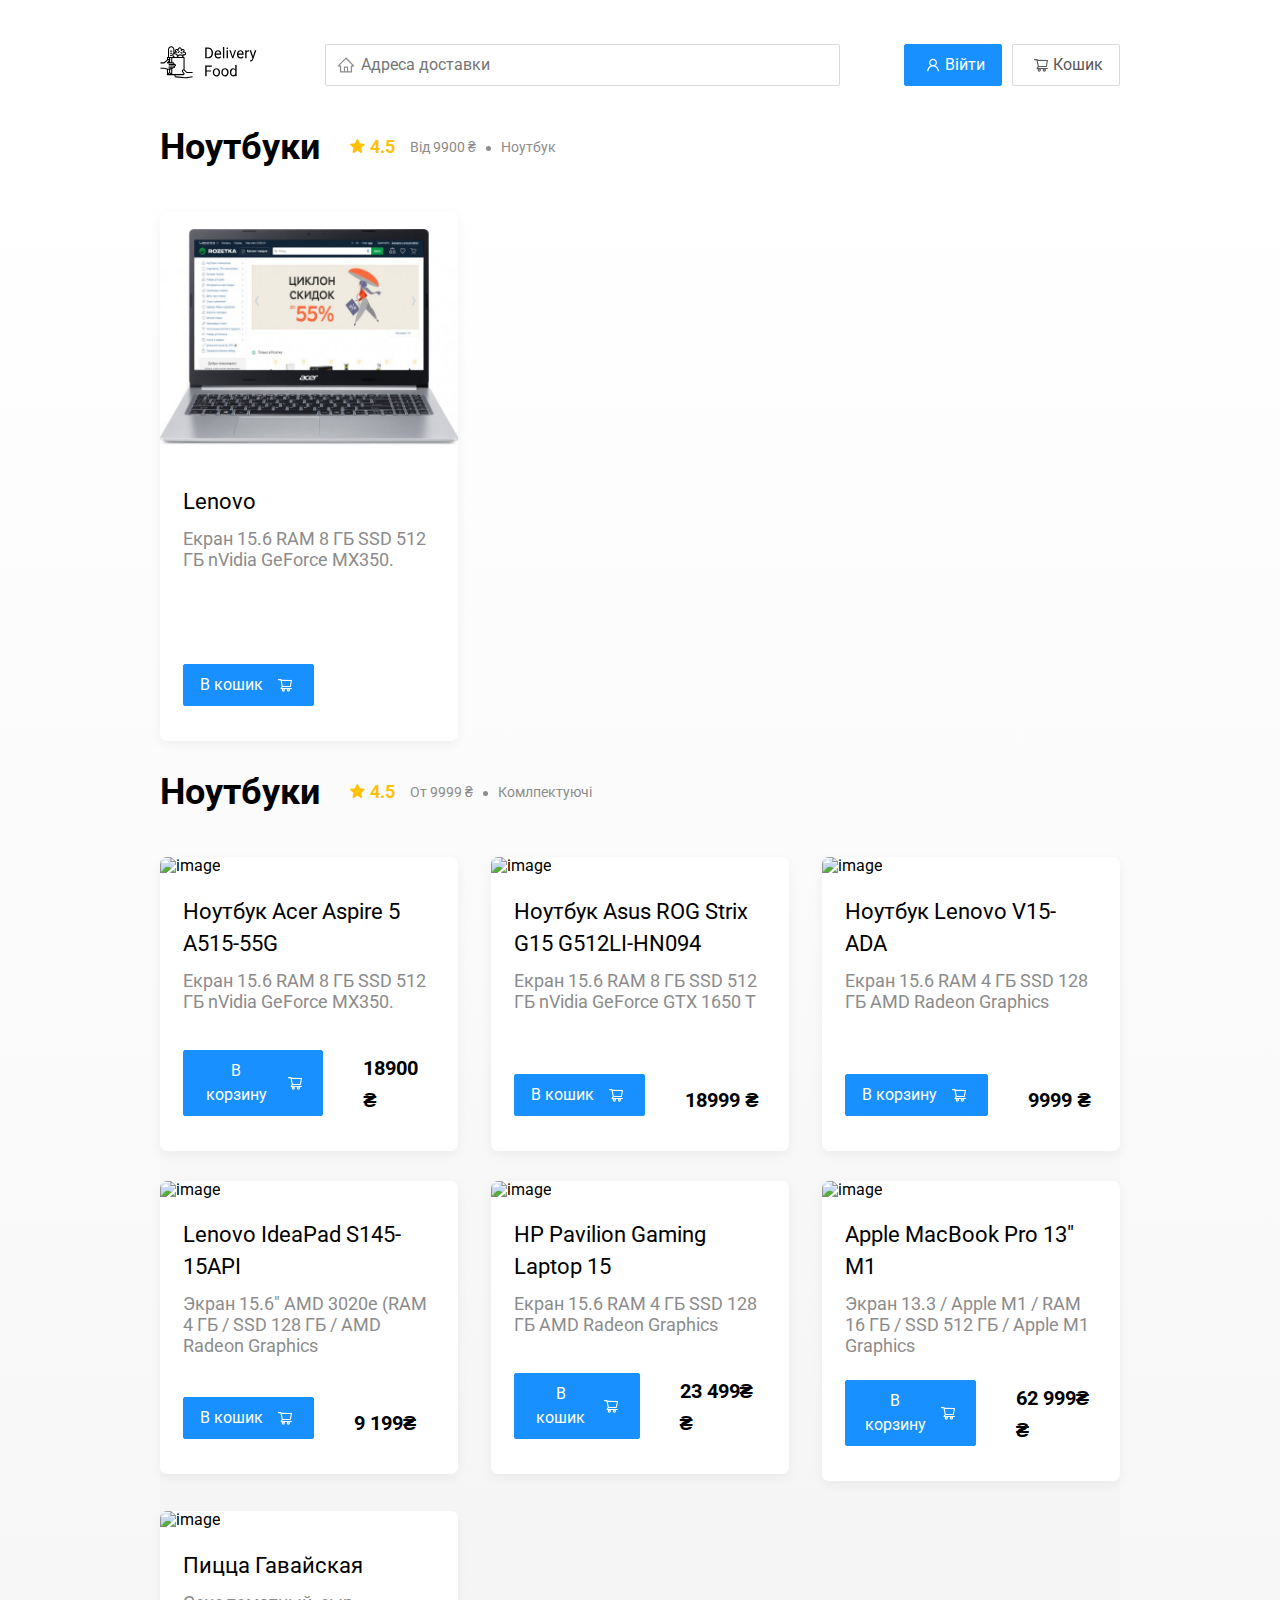
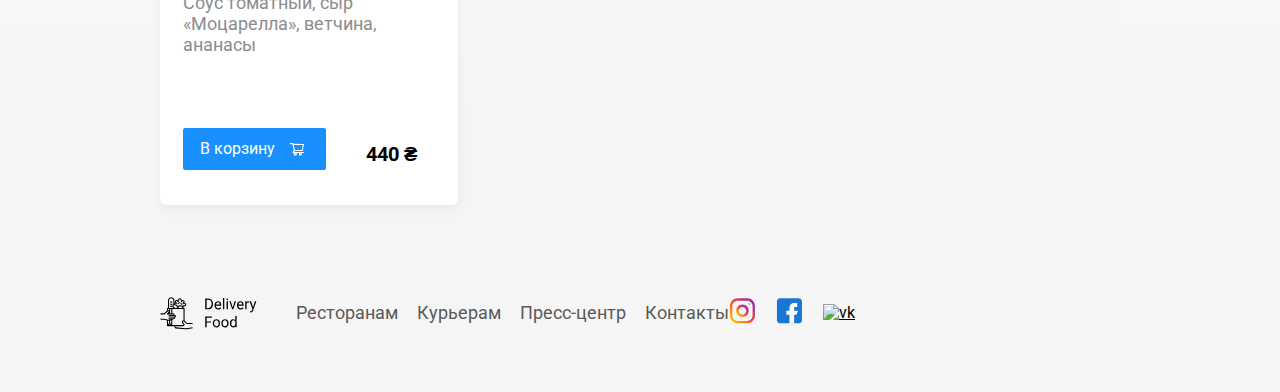
==== store.html @ f365f411 "Add files via upload" ====
<!DOCTYPE html>
<html lang="ru">

<head>
	<meta charset="UTF-8" />
	<meta name="viewport" content="width=device-width, initial-scale=1.0" />
	<title>CHNU STORE</title>
	<link href="https://fonts.googleapis.com/css?family=Roboto:400,700&display=swap&subset=cyrillic" rel="stylesheet" />
	<link rel="stylesheet" href="css/normalize.css" />
	<link rel="stylesheet" href="css/style.css" />
</head>
<link rel="shortcut icon" href="/img/icon/favicon.png" type="image/x-icon">

<body>
	<div class="container">
		<header class="header">
			<a href="index.html" class="logo">
				<img src="img/icon/logo.svg" alt="Logo" />
			</a>
			<label class="address">
				<input type="text" class="input input-address" placeholder="Адреса доставки" />
			</label>
			<div class="buttons">
				<button class="button button-primary button-auth">
					<span class="button-auth-svg"></span>
					<span class="button-text">Війти</span>
				</button>
				<button class="button" id="cart-button">
					<span class="button-cart-svg"></span>
					<span class="button-text">Кошик</span>
				</button>
			</div>
		</header>
	</div>
	<!-- /.container  -->

	<main class="main">
		<div class="container">
			<section class="menu">
				<div class="section-heading">
					<h2 class="section-title store-title">Ноутбуки</h2>
					<div class="card-info">
						<div class="rating">
							4.5
						</div>
						<div class="price">Від 9900 ₴</div>
						<div class="category">Ноутбук</div>
					</div>
					<!-- /.card-info -->
				</div>
				<div class="cards cards-menu">
					<div class="card">
						<img src="img/notebooks/acer.jpg" alt="image" class="card-image" />
						<div class="card-text">
							<div class="card-heading">
								<h3 class="card-title card-title-reg">Lenovo</h3>
							</div>
							<!-- /.card-heading -->
							<div class="card-info">
								<div class="specific">Екран 15.6 RAM 8 ГБ SSD 512 ГБ nVidia GeForce MX350.
								</div>
							</div>
							<!-- /.card-info -->
							<div class="card-buttons">
								<button class="button button-primary button-add-cart">
									<span class="button-card-text">В кошик</span>
									<span class="button-cart-svg"></span>
								</button>
								<strong class="card-price-bold"></strong>
							</div>
						</div>
						<!-- /.card-text -->
					</div>
					<!-- /.card -->

					<main class="main">
						<div class="container">
							<section class="menu">
								<div class="section-heading">
									<h2 class="section-title store-title">Ноутбуки</h2>
									<div class="card-info">
										<div class="rating">
											4.5
										</div>
										<div class="price">От 9999 ₴</div>
										<div class="category">Комлпектуючі</div>
									</div>
									<!-- /.card-info -->
								</div>
								<div class="cards cards-menu">
									<div class="card">
										<img src="img/notebooks/87589181.jpg" alt="image" class="card-image" />
										<div class="card-text">
											<div class="card-heading">
												<h3 class="card-title card-title-reg">Ноутбук Acer Aspire 5 A515-55G
												</h3>
											</div>
											<!-- /.card-heading -->
											<div class="card-info">
												<div class="specific">Екран 15.6 RAM 8 ГБ SSD 512 ГБ nVidia GeForce
													MX350.
												</div>
											</div>
											<!-- /.card-info -->
											<div class="card-buttons">
												<button class="button button-primary button-add-cart">
													<span class="button-card-text">В корзину</span>
													<span class="button-cart-svg"></span>
												</button>
												<strong class="card-price-bold">18900 ₴</strong>
											</div>
										</div>
										<!-- /.card-text -->
									</div>
									<!-- /.card -->

									<div class="card">
										<img src="img/notebooks/asus_90nr0381_m01620_images_19939709691.jpg" alt="image"
											class="card-image" />
										<div class="card-text">
											<div class="card-heading">
												<h3 class="card-title card-title-reg">Ноутбук Asus ROG Strix G15
													G512LI-HN094</h3>
											</div>
											<!-- /.card-heading -->
											<div class="card-info">
												<div class="specific">Екран 15.6 RAM 8 ГБ SSD 512 ГБ nVidia GeForce
													GTX 1650 T
												</div>
											</div>
											<!-- /.card-info -->
											<div class="card-buttons">
												<button class="button button-primary button-add-cart">
													<span class="button-card-text">В кошик</span>
													<span class="button-cart-svg"></span>
												</button>
												<strong class="card-price-bold">18999 ₴</strong>
											</div>
										</div>
										<!-- /.card-text -->
									</div>
									<!-- /.card -->

									<div class="card">
										<img src="img/notebooks/copy_lenovo_82c7008qra_5f75fab355e64_images_20153324771.jpg"
											alt="image" class="card-image" />
										<div class="card-text">
											<div class="card-heading">
												<h3 class="card-title card-title-reg">Ноутбук Lenovo V15-ADA</h3>
											</div>
											<!-- /.card-heading -->
											<div class="card-info">
												<div class="specific">Екран 15.6 RAM 4 ГБ SSD 128 ГБ AMD Radeon
													Graphics
												</div>
											</div>
											<!-- /.card-info -->
											<div class="card-buttons">
												<button class="button button-primary button-add-cart">
													<span class="button-card-text">В корзину</span>
													<span class="button-cart-svg"></span>
												</button>
												<strong class="card-price-bold">9999 ₴</strong>
											</div>
										</div>
										<!-- /.card-text -->
									</div>
									<!-- /.card -->
									<div class="card">
										<img src="img/notebooks/83736282.jpg" alt="image" class="card-image" />
										<div class="card-text">
											<div class="card-heading">
												<h3 class="card-title card-title-reg">Lenovo IdeaPad S145-15API</h3>
											</div>
											<!-- /.card-heading -->
											<div class="card-info">
												<div class="specific">Экран 15.6" AMD 3020e (RAM 4 ГБ / SSD 128 ГБ /
													AMD Radeon
													Graphics
												</div>
											</div>
											<!-- /.card-info -->
											<div class="card-buttons">
												<button class="button button-primary button-add-cart">
													<span class="button-card-text">В кошик</span>
													<span class="button-cart-svg"></span>
												</button>
												<strong class="card-price-bold">9 199₴</strong>
											</div>
										</div>
										<!-- /.card-text -->
									</div>
									<!-- /.card -->
									<div class="card">
										<img src="img/notebooks/27789278.jpg" alt=" image" class="card-image" />
										<div class="card-text">
											<div class="card-heading">
												<h3 class="card-title card-title-reg">HP Pavilion Gaming Laptop 15</h3>
											</div>
											<!-- /.card-heading -->
											<div class="card-info">
												<div class="specific">Екран 15.6 RAM 4 ГБ SSD 128 ГБ AMD Radeon
													Graphics
												</div>
											</div>
											<!-- /.card-info -->
											<div class="card-buttons">
												<button class="button button-primary button-add-cart">
													<span class="button-card-text">В кошик</span>
													<span class="button-cart-svg"></span>
												</button>
												<strong class="card-price-bold">23 499₴ ₴</strong>
											</div>
										</div>
										<!-- /.card-text -->
									</div>
									<!-- /.card -->
									<div class="card">
										<img src="img/notebooks/169147176.jpg" alt="image" class="card-image" />
										<div class="card-text">
											<div class="card-heading">
												<h3 class="card-title card-title-reg">Apple MacBook Pro 13" M1 </h3>
											</div>
											<!-- /.card-heading -->
											<div class="card-info">
												<div class="specific">Экран 13.3 / Apple M1 / RAM 16 ГБ / SSD 512 ГБ
													/ Apple M1
													Graphics
												</div>
											</div>
											<!-- /.card-info -->
											<div class="card-buttons">
												<button class="button button-primary button-add-cart">
													<span class="button-card-text">В корзину</span>
													<span class="button-cart-svg"></span>
												</button>
												<strong class="card-price-bold">62 999₴ ₴</strong>
											</div>
										</div>
										<!-- /.card-text -->
									</div>
									<!-- /.card -->


									<div class="card">
										<img src="img/pizza-plus/pizza-hawaiian.jpg" alt="image" class="card-image" />
										<div class="card-text">
											<div class="card-heading">
												<h3 class="card-title card-title-reg">Пицца Гавайская</h3>
											</div>
											<!-- /.card-heading -->
											<div class="card-info">
												<div class="specific">Соус томатный, сыр «Моцарелла», ветчина,
													ананасы</div>
											</div>
											<!-- /.card-info -->
											<div class="card-buttons">
												<button class="button button-primary button-add-cart">
													<span class="button-card-text">В корзину</span>
													<span class="button-cart-svg"></span>
												</button>
												<strong class="card-price-bold">440 ₴</strong>
											</div>
										</div>
										<!-- /.card-text -->
									</div>
									<!-- /.card -->


								</div>
								<!-- /.cards -->
							</section>
						</div>
						<!-- /.container -->
					</main>

					<footer class="footer">
						<div class="container">
							<div class="footer-block">
								<img src="img/icon/logo.svg" alt="logo" class="logo footer-logo" />
								<nav class="footer-nav">
									<a href="#" class="footer-link">Ресторанам </a>
									<a href="#" class="footer-link">Курьерам</a>
									<a href="#" class="footer-link">Пресс-центр</a>
									<a href="#" class="footer-link">Контакты</a>
								</nav>
								<div class="social-links">
									<a href="#" class="social-link"><img src="img/social/instagram.svg"
											alt="instagram" /></a>
									<a href="#" class="social-link"><img src="img/social/fb.svg" alt="facebook" /></a>
									<a href="#" class="social-link"><img src="img/social/vk.svg" alt="vk" /></a>
								</div>
								<!-- /.social-links -->
							</div>
							<!-- /.footer-block -->
						</div>
					</footer>

					<div class="modal modal-cart">
						<div class="modal-dialog">
							<div class="modal-header">
								<h3 class="modal-title">Кошик</h3>
								<button class="close">&times;</button>
							</div>
							<!-- /.modal-header -->
							<div class="modal-body">
								<div class="store-row">
									<span class="store-name">Ноутбук Acer Aspire 5 A5146</span>
									<strong class="store-price">18900 ₴</strong>
									<div class="store-counter">
										<button class="counter-button">-</button>
										<span class="counter">1</span>
										<button class="counter-button">+</button>
									</div>
								</div>
								<!-- /.store-row -->
								<div class="store-row">
									<span class="store-name">Ноутбук Asus ROG Strix 1511</span>
									<strong class="store-price">18900 ₴ </strong>
									<div class="store-counter">
										<button class="counter-button">-</button>
										<span class="counter">1</span>
										<button class="counter-button">+</button>
									</div>
								</div>
								<!-- /.store-row -->
								<div class="store-row">
									<span class="store-name">Ноутбук Lenovo V15-ADA</span>
									<strong class="store-price">9999 ₴</strong>
									<div class="store-counter">
										<button class="counter-button">-</button>
										<span class="counter">1</span>
										<button class="counter-button">+</button>
									</div>
								</div>
								<!-- /.store-row -->
								<div class="store-row">
									<span class="store-name">HP Pavilion Gaming Laptop 15</span>
									<strong class="store-price">23499 ₴</strong>
									<div class="store-counter">
										<button class="counter-button">-</button>
										<span class="counter">1</span>
										<button class="counter-button">+</button>
									</div>
								</div>
								<!-- /.store-row -->
							</div>
							<!-- /.modal-body -->
							<div class="modal-footer">
								<span class="modal-pricetag">HP Pavilion Gaming Laptop 15</span>
								<div class="footer-buttons">
									<button class="button button-primary">Замовити</button>
									<button class="button clear-cart">Відмінити</button>
								</div>
							</div>
							<!-- /.modal-footer -->
						</div>
						<!-- /.modal-dialog -->
					</div>


					<script src="js/main.js"></script>
</body>

</html>
---- css/style.css ----
* {
    box-sizing: border-box;
}

body {
    font-family: "Roboto", sans-serif;
    padding-top: 44px;
}

a,
button {
    cursor: pointer;
    color: inherit;
}

.hide {
    display: none;
}

.container {
    max-width: 1200px;
    margin: auto;
}

.header {
    display: flex;
    align-items: center;
    justify-content: space-between;
    margin-bottom: 40px;
}

.input {
    background-color: #ffffff;
    border: 1px solid #d9d9d9;
    border-radius: 2px;
    font-size: 16px;
    line-height: 24px;
    padding: 8px 8px 8px 35px;
    background-repeat: no-repeat;
    background-position: left 11px center;
}

.address {
    flex: 0.8;
}

.input-address {
    width: 100%;
    background-image: url(../img/icon/home.svg);
}

.search {
    margin-left: auto;
}

.input-search {
    width: 300px;
    background-image: url(../img/icon/search.svg);

}

.buttons {
    display: flex;
    align-items: center;
}

.button {
    display: flex;
    align-items: center;
    padding: 8px 16px;
    background: #ffffff;
    border: 1px solid #d9d9d9;
    box-sizing: border-box;
    box-shadow: 0 0 2px rgba(0, 0, 0, 0.0015);
    border-radius: 2px;
    color: #595959;
    font-size: 16px;
    line-height: 24px;
}

.button:hover {
    background: #1890ff;
    border: 1px solid #1890ff;
    color: #fff;
}


.button-primary {
    background: #1890ff;
    border: 1px solid #1890ff;
    color: #fff;
    margin-right: 10px;
}

.button-primary:hover {
    background: #ffffff;
    border: 1px solid #d9d9d9;
    color: #595959;
}

.button-icon {
    margin-right: 6px;
}

.button-card-text {
    margin-right: 10px;
}

.button-auth {
    background-position: 20px 13px;
}

.button-primary .button-auth-svg {
    width: 24px;
    height: 24px;
    background-color: #fff;
    -webkit-mask: url("../img/icon/user.svg") no-repeat 50% 50%;
    mask: url("../img/icon/user.svg") no-repeat 50% 50%;
    background-repeat: no-repeat;
}

.button-primary:hover .button-auth-svg {
    background-color: #595959;
}

.button .button-cart-svg {
    width: 24px;
    height: 24px;
    background-color: #595959;
    -webkit-mask: url("../img/icon/shopping-cart.svg") no-repeat 50% 50%;
    mask: url("../img/icon/shopping-cart.svg") no-repeat 50% 50%;
    background-repeat: no-repeat;
}

.button-primary .button-cart-svg {
    background-color: #fff;
}

.button:hover .button-cart-svg {
    background-color: #fff;
}

.button-primary:hover .button-cart-svg {
    background-color: #595959;
}

.button-cart {
    display: none;
    margin: 0 5px;
}

.button-out {
    display: none;
    margin: 0 5px;
}

.user-name {
    display: none;
    margin-right: 20px;
    font-weight: bold;
    font-size: 18px;
}

.promo-slider {

    width: 600px;
    height: 300px;

}

.promo {
    box-shadow: 0 7px 12px rgba(158, 158, 163, 0.1);
    border-radius: 10px;
    padding: 68px 70px;
    margin-bottom: 56px;
}

.notebook{
    background: #fff1b8 url(/img/icon/promo.png) no-repeat top -100px right -250px / 830px
}



.promo-title {
    font-style: normal;
    font-weight: bold;
    font-size: 39px;
    line-height: 46px;
    color: #302c34;
}

.promo-text {
    font-style: normal;
    font-weight: normal;
    font-size: 24px;
    line-height: 28px;
    color: #302c34;
    max-width: 538px;
}

.main {
    background: linear-gradient(180deg, rgba(245, 245, 245, 0) 1.04%, #f5f5f5 100%);
}

.section-heading {
    display: flex;
    align-items: center;
    margin-bottom: 44px;
}

.section-title {
    font-style: normal;
    font-weight: bold;
    font-size: 36px;
    line-height: 42px;
    margin: 0 30px 0 0;
    color: #000000;
}

.cards {
    display: flex;
    align-items: flex-start;
    justify-content: space-between;
    flex-wrap: wrap;
}

.card {
    background: #ffffff;
    box-shadow: 0 4px 12px rgba(0, 0, 0, 0.05);
    border-radius: 7px;
    overflow: hidden;
    margin-bottom: 30px;
    flex-basis: 31%;
    text-decoration: none;

}

.card-restaurant {
    cursor: pointer
}

.card-image {
    width: 100%;
    height: 250px;
    object-fit:contain;
   
}


.card-text {
    padding: 20px 23px 35px;
    min-height: 275px;
    display: flex;
    flex-direction: column;
}



.store .card-text {
    min-height: auto;
}

.card-heading {
    display: flex;
    align-items: center;
    justify-content: space-between;
    margin-bottom: 10px;
}

.card-title {
    margin: 0;
    font-style: normal;
    font-weight: bold;
    font-size: 22px;
    line-height: 32px;
}

.card-title-reg {
    font-weight: 400;
}

.card-tag {
    font-style: normal;
    font-weight: normal;
    font-size: 12px;
    line-height: 20px;
    color: #ffffff;
    background: #262626;
    border-radius: 2px;
    padding: 1px 8px;
}

.card-info {
    display: flex;
    align-items: center;
    flex-wrap: wrap;
}

.card-buttons {
    display: flex;
    margin-top: 24px;
    flex-grow: 1;
    align-items: flex-end;
}

.card-price-bold {
    font-weight: bold;
    font-size: 20px;
    line-height: 32px;
    margin-left: 30px;
}

.rating {
    background-image: url("../img/icon/rating.svg");
    background-repeat: no-repeat;
    background-position: 0 7px;
    padding-left: 20px;
    margin-right: 26px;
    color: #ffc107;
    font-weight: bold;
    font-size: 18px;
    line-height: 32px;
}

.price,
.category {
    color: #8c8c8c;
    font-size: 18px;
    line-height: 32px;
}

.price {
    margin-right: 10px;
}

.specific {
    color: #8c8c8c;
    font-size: 18px;
    line-height: 21px;
}

.category {
    text-overflow: ellipsis;
    overflow: hidden;
    white-space: nowrap;
    max-width: 150px;
}

.price:after {
    content: "";
    width: 5px;
    height: 5px;
    background-color: #8c8c8c;
    display: inline-block;
    vertical-align: middle;
    border-radius: 50%;
    margin-left: 10px;
}

.footer {
    padding: 60px 0;
}

.footer-block {
    display: flex;
    align-items: center;
    justify-content: space-between;
}

.footer-nav {
    margin-left: 35px;
    margin-right: auto;
}

.footer-link {
    display: inline-block;
    color: #595959;
    font-style: normal;
    font-weight: normal;
    font-size: 18px;
    line-height: 21px;
    text-decoration: none;
}

.footer-link:not(:last-child) {
    margin-right: 15px;
}

.social-links {
    display: flex;
    align-items: center;
}

.social-link:not(:last-child) {
    margin-right: 21px;
}

.modal {
    position: fixed;
    left: 0;
    top: 0;
    width: 100%;
    height: 100%;
    background: rgba(0, 0, 0, 0.4);
    display: none;
    z-index: 999;
}

.modal-auth {
    position: fixed;
    left: 0;
    top: 0;
    width: 100%;
    height: 100%;
    background: rgba(0, 0, 0, 0.4);
    display: none;
    z-index: 999;
}

.is-open {
    display: flex;
}

.modal-dialog {
    max-width: 780px;
    width: 95%;
    background: #ffffff;
    border-radius: 5px;
    margin: auto;
    padding: 40px 45px;
}

.modal-dialog-auth {
    width: auto;
    position: relative;
}

.label-auth {
    display: block;
    margin: 30px;
}

.label-auth span {
    width: 80px;
    display: inline-block;
}

.modal-header {
    display: flex;
    align-items: center;
    justify-content: space-between;
    margin-bottom: 45px;
}

.modal-title {
    margin: 0;
    font-weight: bold;
    font-size: 36px;
    line-height: 42px;
}

.close {
    font-size: 36px;
    border: none;
    background-color: transparent;
}

.close-auth {
    font-size: 36px;
    border: none;
    background-color: transparent;
    position: absolute;
    top: 10px;
    right: 20px;
}

.modal-body {
    margin-bottom: 22px;
}

.store-row {
    display: flex;
    align-items: flex-start;
    justify-content: space-between;
    padding-bottom: 8px;
    border-bottom: 1px solid #d9d9d9;
    margin-bottom: 15px;
}

.store-name {
    font-weight: normal;
    font-size: 18px;
    line-height: 32px;
}

.store-price {
    margin-left: auto;
    margin-right: 47px;
    font-weight: bold;
    font-size: 20px;
    line-height: 32px;
}

.store-counter {
    display: flex;
    align-items: center;
}

.counter-button {
    display: flex;
    align-items: center;
    justify-content: center;
    width: 39px;
    height: 32px;
    background: #ffffff;
    border: 1px solid #40a9ff;
    box-sizing: border-box;
    border-radius: 2px;
    font-weight: normal;
    font-size: 14px;
    line-height: 22px;
    color: #40a9ff;
}

.counter-button:hover {
    background: #40a9ff;
    border: 1px solid #ffffff;
    color: #ffffff;
}

.counter {
    font-size: 16px;
    line-height: 24px;
    margin-left: 10px;
    margin-right: 10px;
}

.modal-footer {
    display: flex;
    align-items: center;
    justify-content: space-between;
}

.modal-auth .modal-footer {
    justify-content: flex-end;
}

.footer-buttons {
    display: flex;
    align-items: center;
}

.modal-pricetag {
    background: #262626;
    border-radius: 5px;
    color: #ffffff;
    padding: 15px 20px;
    font-size: 20px;
    line-height: 23px;
}

@media (max-width: 1366px) {
    .container {
        max-width: 960px;
    }

    .notebook {
        background-position: center right -300px;
        background-size: 750px;
    }


    .rating {
        margin-right: 15px;
    }

    .category,
    .price {
        font-size: 14px;
    }
}

@media (max-width: 992px) {
    .container {
        max-width: 750px;
    }



    .notebook{
        padding: 50px;
        background-size: 500px;
        background-position: center right -200px;
    }


    



    .promo-text {
        font-size: 18px;
        max-width: 400px;
    }

    .card {
        flex-basis: 49%;
    }

    .footer-link {
        font-size: 16px;
    }
}

@media (max-width: 768px) {
    .container {
        max-width: 560px;
    }

    .card-info {
        flex-wrap: wrap;
    }

    .card .rating {
        flex-basis: 100%;
    }

    .card-title {
        font-size: 18px;
    }

    .card-text {
        min-height: 290px;
    }

    .card-price-bold {
        margin-left: 20px;
    }


    .notebook {
        background-size: 400px;
        background-position: bottom 50px right -200px;
    }


    

    .promo-title {
        font-size: 24px;
        line-height: 1.4;
    }

    .promo-text {
        margin-top: 0;
    }
}

@media (max-width: 578px) {
    .container {
        width: 90%;
    }

    .address {
        min-width: 100%;
        order: 1;
    }

    .header {
        flex-wrap: wrap;
    }

    .input-address {
        margin-top: 15px;
        order: 5;
        flex: 1;
    }

    .promo {
        background-image: none;
    }

    .promo-title {
        margin-bottom: 10px;
    }

    .section-title {
        font-size: 20px;
    }

    .card {
        flex-basis: 100%;
    }

    .card-text {
        min-height: auto;
    }

    .card-image {
        width: 100%;
    }

    .footer {
        padding: 30px 0;
    }

    .footer-block {
        align-items: flex-start;
    }

    .footer-nav {
        margin-left: 0;
        margin-right: 0;
        order: 0;
        display: flex;
        flex-direction: column;
    }

    .footer-logo {
        margin-right: 15px;
        order: 1;
    }

    .social-links {
        order: 2;
    }
}

@media (max-width: 480px) {
    .button-text {
        display: none;
    }

    .button-icon {
        margin: 0;
    }

    .user-name {
        margin: 10px;

    }

    .buttons {
        flex-wrap: wrap;
        margin-left: auto;
    }

    .button {
        min-height: 40px;
        padding: 5px 12px;

    }

    .button-out-svg {
        width: 24px;
        height: 24px;
        background-color: #fff;
        -webkit-mask: url(../img/icon/logout.svg) no-repeat 50% 50%;
        mask: url(../img/icon/logout.svg) no-repeat 50% 50%;
        background-repeat: no-repeat;
        -webkit-mask-size: 20px;
        mask-size: 20px;
    }

    .promo {
        padding: 20px;
    }

    .section-heading {
        flex-wrap: wrap;
    }

    .footer-block {
        flex-wrap: wrap;
        flex-direction: column;
        align-items: center;
    }

    .footer-logo {
        order: 0;
        margin-bottom: 20px;
    }

    .footer-nav {
        margin-bottom: 20px;
        text-align: center;
    }

    .footer-link:not(:last-child) {
        margin-right: 0;
    }
}
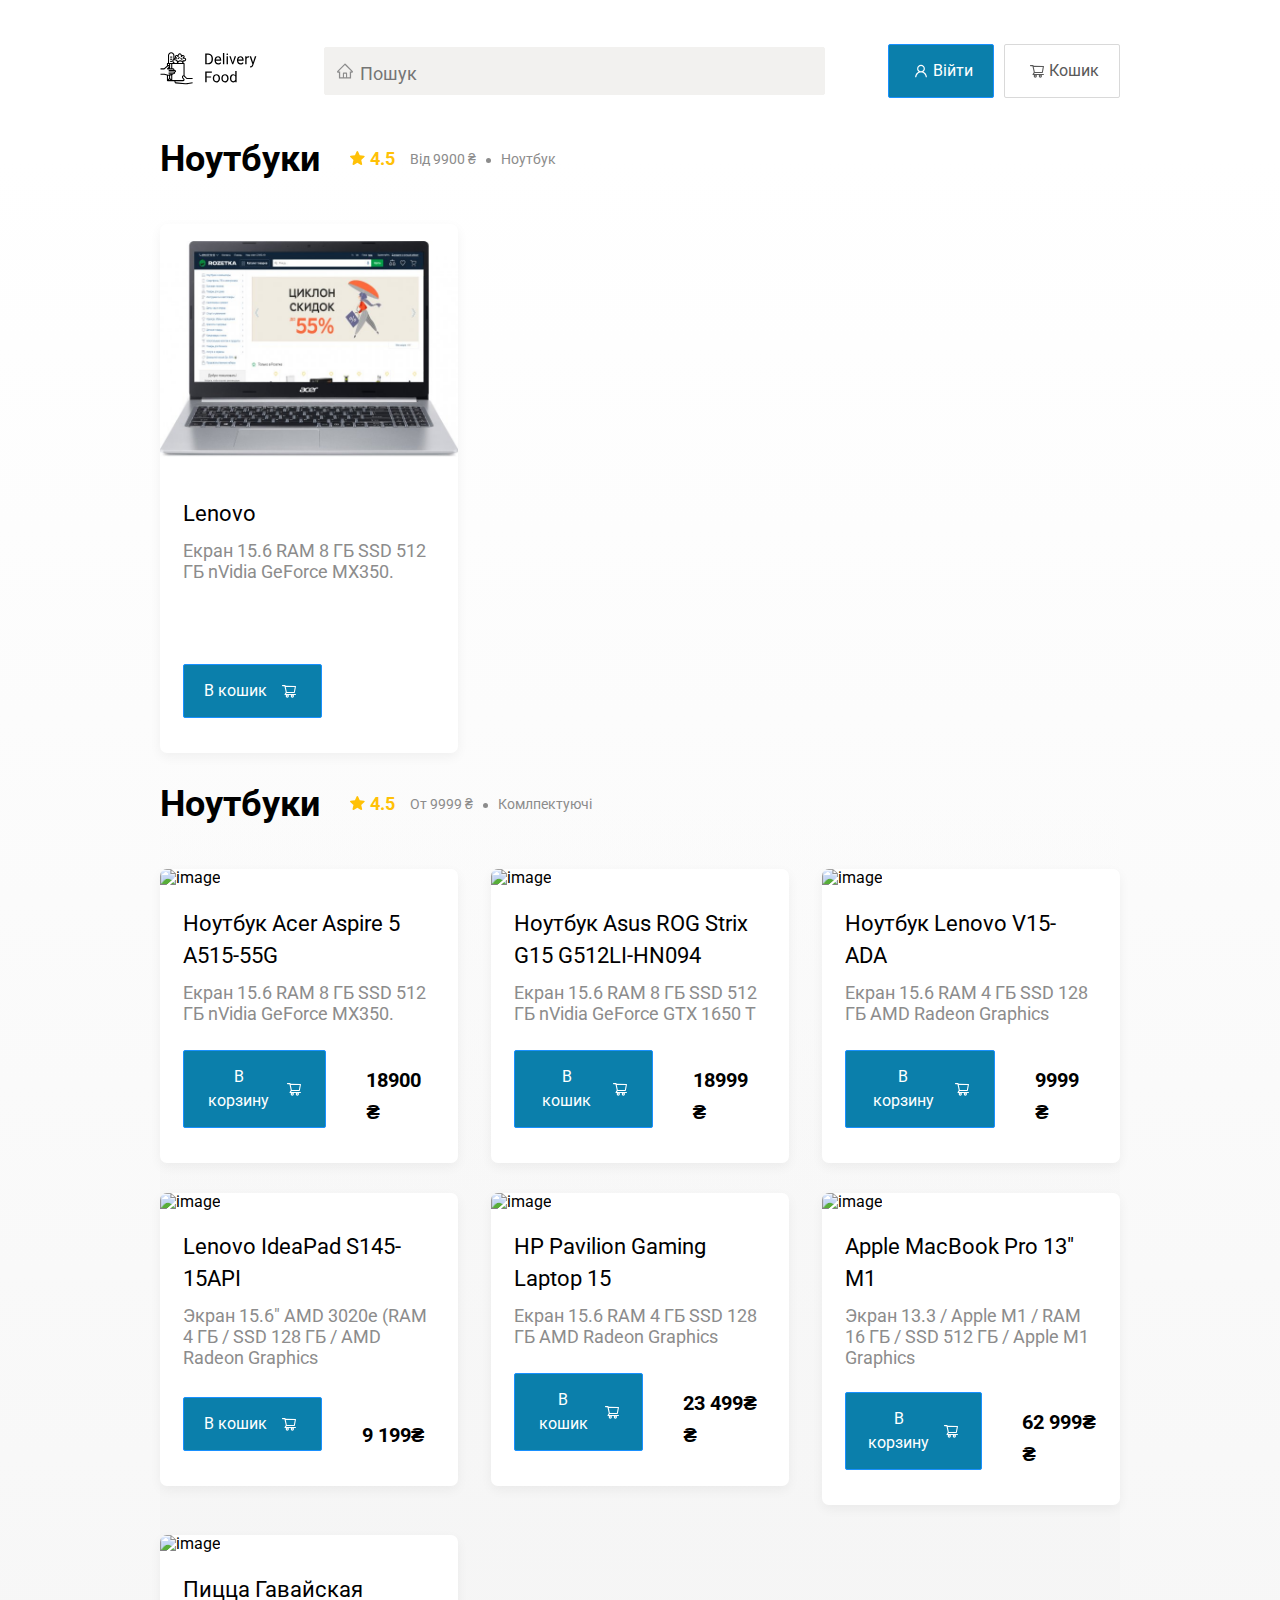
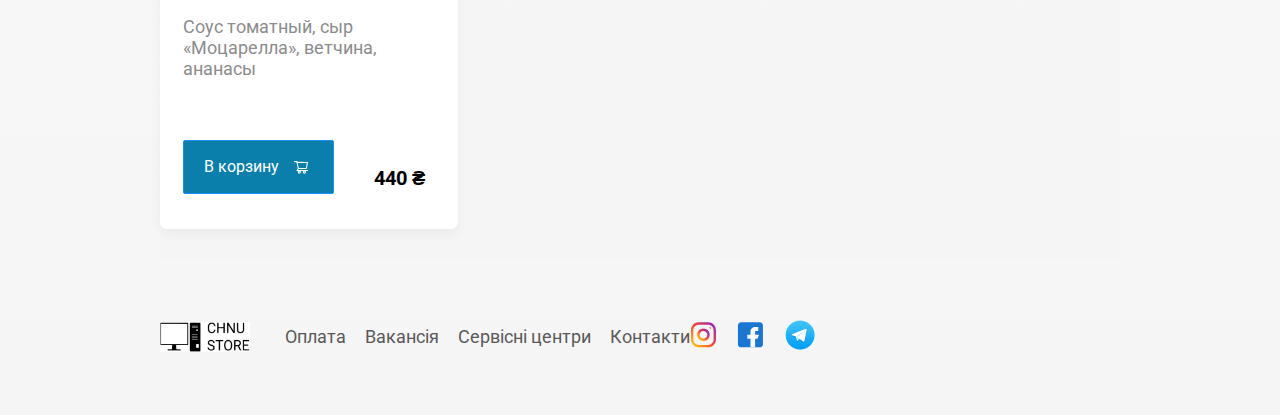
==== commit ceb928bb: "latest fix" ====
--- a/store.html
+++ b/store.html
@@ -7,7 +7,7 @@
 	<title>CHNU STORE</title>
 	<link href="https://fonts.googleapis.com/css?family=Roboto:400,700&display=swap&subset=cyrillic" rel="stylesheet" />
 	<link rel="stylesheet" href="css/normalize.css" />
-	<link rel="stylesheet" href="css/style.css" />
+	<link rel="stylesheet" href="css/light.css" />
 </head>
 <link rel="shortcut icon" href="/img/icon/favicon.png" type="image/x-icon">
 
@@ -18,7 +18,7 @@
 				<img src="img/icon/logo.svg" alt="Logo" />
 			</a>
 			<label class="address">
-				<input type="text" class="input input-address" placeholder="Адреса доставки" />
+				<input type="text" class="input input-address" placeholder="Пошук" />
 			</label>
 			<div class="buttons">
 				<button class="button button-primary button-auth">
@@ -277,18 +277,24 @@
 					<footer class="footer">
 						<div class="container">
 							<div class="footer-block">
-								<img src="img/icon/logo.svg" alt="logo" class="logo footer-logo" />
+								<img src="img/icon/logo_byttom.png" width="90" height="30" alt="logo"
+									class="logo footer-logo" />
 								<nav class="footer-nav">
-									<a href="#" class="footer-link">Ресторанам </a>
-									<a href="#" class="footer-link">Курьерам</a>
-									<a href="#" class="footer-link">Пресс-центр</a>
-									<a href="#" class="footer-link">Контакты</a>
+									<a href="https://www.liqpay.ua/ru" target="_blank" class="footer-link">Оплата </a>
+									<a href="https://rabota.ua" class="footer-link" target="_blank">Вакансія</a>
+									<a href="https://technari.com.ua/ua/" class="footer-link" target="_blank">Сервісні
+										центри</a>
+									<a href="https://www.instagram.com/andriersee/" class="footer-link"
+										target="_blank">Контакти</a>
 								</nav>
 								<div class="social-links">
-									<a href="#" class="social-link"><img src="img/social/instagram.svg"
-											alt="instagram" /></a>
-									<a href="#" class="social-link"><img src="img/social/fb.svg" alt="facebook" /></a>
-									<a href="#" class="social-link"><img src="img/social/vk.svg" alt="vk" /></a>
+									<a href="https://www.instagram.com/andriersee/" class="social-link"><img
+											src="img/icon/ins.svg" alt="instagram" target="_blank" /></a>
+									<a href="https://www.facebook.com" class="social-link"><img src="img/icon/fs.svg"
+											alt="facebook" target="_blank" /></a>
+									<a href="https://t.me/andriirsee" class="social-link"><img
+											src="img/icon/telegram_icon-icons.com_72055.png" alt="telegram"
+											target="_blank" /></a>
 								</div>
 								<!-- /.social-links -->
 							</div>
@@ -360,6 +366,7 @@
 
 
 					<script src="js/main.js"></script>
+					<script src="theme.js"></script>
 </body>
 
 </html>--- a/css/light.css
+++ b/css/light.css
@@ -0,0 +1,817 @@
+* {
+    box-sizing: border-box;
+}
+
+body {
+    font-family: "Roboto", sans-serif;
+    padding-top: 44px;
+    transition: 1s;
+}
+
+a,
+button {
+    cursor: pointer;
+    color: inherit;
+}
+
+.hide {
+    display: none;
+}
+
+.container {
+    max-width: 1200px;
+    margin: auto;
+}
+
+.header {
+    display: flex;
+    align-items: center;
+    justify-content: space-between;
+    margin-bottom: 40px;
+}
+
+.input {
+    background-color: #f2f1ef;
+    border: 1px solid #f2f1ef;
+    border-radius: 2px;
+    line-height: normal;
+    
+    font-size: 18px;
+    line-height: 24px;
+    padding: 14px 8px 8px 35px;
+    background-repeat: no-repeat;
+    background-position: left 11px center;
+    
+}
+
+.address {
+    flex: 0.8;
+}
+
+.input-address {
+    width: 100%;
+    background-image: url(../img/icon/home.svg);
+}
+
+.search {
+    margin-left: auto;
+}
+
+.input-search {
+    width: 300px;
+    background-image: url(../img/icon/search.svg);
+
+}
+
+.buttons {
+    display: flex;
+    align-items: center;
+}
+
+.button {
+    display: flex;
+    align-items: center;
+    padding: 14px 20px;
+    background: #ffffff;
+    border: 1px solid #d9d9d9;
+    box-sizing: border-box;
+    box-shadow: 0 0 2px rgba(0, 0, 0, 0.0015);
+    border-radius: 2px;
+    color: #595959;
+    font-size: 16px;
+    line-height: 24px;
+}
+
+.button:hover {
+    background: #1890ff;
+    border: 1px solid #1890ff;
+    color: #fff;
+}
+
+
+.button-primary {
+    background: #0b7fab;
+    border: 1px solid #1890ff;
+    color: #fff;
+    margin-right: 10px;
+}
+
+.button-primary:hover {
+    background: #ffffff;
+    border: 1px solid #d9d9d9;
+    color: #595959;
+}
+
+.button-icon {
+    margin-right: 6px;
+}
+
+.button-card-text {
+    margin-right: 10px;
+}
+
+.button-auth {
+    background-position: 20px 13px;
+}
+
+.button-primary .button-auth-svg {
+    width: 24px;
+    height: 24px;
+    background-color: #fff;
+    -webkit-mask: url("../img/icon/user.svg") no-repeat 50% 50%;
+    mask: url("../img/icon/user.svg") no-repeat 50% 50%;
+    background-repeat: no-repeat;
+}
+
+.button-primary:hover .button-auth-svg {
+    background-color: #595959;
+}
+
+.button .button-cart-svg {
+    width: 24px;
+    height: 24px;
+    background-color: #595959;
+    -webkit-mask: url("../img/icon/shopping-cart.svg") no-repeat 50% 50%;
+    mask: url("../img/icon/shopping-cart.svg") no-repeat 50% 50%;
+    background-repeat: no-repeat;
+}
+
+.button-primary .button-cart-svg {
+    background-color: #fff;
+}
+
+.button:hover .button-cart-svg {
+    background-color: #fff;
+}
+
+.button-primary:hover .button-cart-svg {
+    background-color: #595959;
+}
+
+.button-cart {
+    display: none;
+    margin: 0 5px;
+}
+
+.button-out {
+    display: none;
+    margin: 0 5px;
+}
+
+.user-name {
+    
+    display: none;
+    margin-right: 20px;
+    font-weight: bold;
+    font-size: 18px;
+}
+
+.promo-slider {
+
+    width: 600px;
+    height: 300px;
+
+}
+
+.promo {
+    box-shadow: 0 7px 12px rgba(158, 158, 163, 0.1);
+    border-radius: 10px;
+    padding: 68px 70px;
+    margin-bottom: 56px;
+}
+
+.notebook{
+    
+    background: rgb(251,76,31);
+    background: linear-gradient(90deg, rgba(251,76,31,1) 0%, rgba(254,121,61,1) 35%, rgba(11,127,171,1) 100%);
+
+
+
+}
+
+
+
+.promo-title {
+    font-style: normal;
+    font-weight: bold;
+    font-size: 39px;
+    line-height: 46px;
+    color: #302c34;
+}
+
+.promo-text {
+    font-style: normal;
+    font-weight: normal;
+    font-size: 24px;
+    line-height: 28px;
+    color: #302c34;
+    max-width: 538px;
+}
+
+.main {
+    background: linear-gradient(180deg, rgba(245, 245, 245, 0) 1.04%, #f5f5f5 100%);
+}
+
+.section-heading {
+    display: flex;
+    align-items: center;
+    margin-bottom: 44px;
+}
+
+.section-title {
+    font-style: normal;
+    font-weight: bold;
+    font-size: 36px;
+    line-height: 42px;
+    margin: 0 30px 0 0;
+    color: #000000;
+}
+
+.cards {
+    display: flex;
+    align-items: flex-start;
+    justify-content: space-between;
+    flex-wrap: wrap;
+}
+
+.card {
+    background: #ffffff;
+    box-shadow: 0 4px 12px rgba(0, 0, 0, 0.05);
+    border-radius: 7px;
+    overflow: hidden;
+    margin-bottom: 30px;
+    flex-basis: 31%;
+    text-decoration: none;
+
+}
+
+.card-restaurant {
+    cursor: pointer
+}
+
+.card-image {
+    width: 100%;
+    height: 250px;
+    object-fit:contain;
+   
+}
+
+
+.card-text {
+    padding: 20px 23px 35px;
+    min-height: 275px;
+    display: flex;
+    flex-direction: column;
+}
+
+
+
+.store .card-text {
+    min-height: auto;
+}
+
+.card-heading {
+    display: flex;
+    align-items: center;
+    justify-content: space-between;
+    margin-bottom: 10px;
+}
+
+.card-title {
+    margin: 0;
+    font-style: normal;
+    font-weight: bold;
+    font-size: 22px;
+    line-height: 32px;
+}
+
+.card-title-reg {
+    font-weight: 400;
+}
+
+.card-tag {
+    font-style: normal;
+    font-weight: normal;
+    font-size: 12px;
+    line-height: 20px;
+    color: #ffffff;
+    background: #262626;
+    border-radius: 2px;
+    padding: 1px 8px;
+}
+
+.card-info {
+    display: flex;
+    align-items: center;
+    flex-wrap: wrap;
+}
+
+.card-buttons {
+    display: flex;
+    margin-top: 24px;
+    flex-grow: 1;
+    align-items: flex-end;
+}
+
+.card-price-bold {
+    font-weight: bold;
+    font-size: 20px;
+    line-height: 32px;
+    margin-left: 30px;
+}
+
+.rating {
+    background-image: url("../img/icon/rating.svg");
+    background-repeat: no-repeat;
+    background-position: 0 7px;
+    padding-left: 20px;
+    margin-right: 26px;
+    color: #ffc107;
+    font-weight: bold;
+    font-size: 18px;
+    line-height: 32px;
+}
+
+.price,
+.category {
+    color: #8c8c8c;
+    font-size: 18px;
+    line-height: 32px;
+}
+
+.price {
+    margin-right: 10px;
+}
+
+.specific {
+    color: #8c8c8c;
+    font-size: 18px;
+    line-height: 21px;
+}
+
+.category {
+    text-overflow: ellipsis;
+    overflow: hidden;
+    white-space: nowrap;
+    max-width: 150px;
+}
+
+.price:after {
+    content: "";
+    width: 5px;
+    height: 5px;
+    background-color: #8c8c8c;
+    display: inline-block;
+    vertical-align: middle;
+    border-radius: 50%;
+    margin-left: 10px;
+}
+
+.footer {
+    padding: 60px 0;
+}
+
+.footer-block {
+    display: flex;
+    align-items: center;
+    justify-content: space-between;
+}
+
+.footer-nav {
+    margin-left: 35px;
+    margin-right: auto;
+}
+
+.footer-link {
+    display: inline-block;
+    color: #595959;
+    font-style: normal;
+    font-weight: normal;
+    font-size: 18px;
+    line-height: 21px;
+    text-decoration: none;
+}
+
+.footer-link:not(:last-child) {
+    margin-right: 15px;
+}
+
+.social-links {
+    display: flex;
+    align-items: center;
+}
+
+.social-link:not(:last-child) {
+    margin-right: 21px;
+}
+
+.modal {
+    position: fixed;
+    left: 0;
+    top: 0;
+    width: 100%;
+    height: 100%;
+    background: rgba(0, 0, 0, 0.4);
+    display: none;
+    z-index: 999;
+}
+
+.modal-auth {
+    position: fixed;
+    left: 0;
+    top: 0;
+    width: 100%;
+    height: 100%;
+    background: rgba(0, 0, 0, 0.4);
+    display: none;
+    z-index: 999;
+}
+
+.is-open {
+    display: flex;
+}
+
+.modal-dialog {
+    max-width: 780px;
+    width: 95%;
+    background: #ffffff;
+    border-radius: 5px;
+    margin: auto;
+    padding: 40px 45px;
+}
+
+.modal-dialog-auth {
+    width: auto;
+    position: relative;
+}
+
+.label-auth {
+    display: block;
+    margin: 30px;
+}
+
+.label-auth span {
+    width: 80px;
+    display: inline-block;
+}
+
+.modal-header {
+    display: flex;
+    align-items: center;
+    justify-content: space-between;
+    margin-bottom: 45px;
+}
+
+.modal-title {
+    margin: 0;
+    font-weight: bold;
+    font-size: 36px;
+    line-height: 42px;
+}
+
+.close {
+    font-size: 36px;
+    border: none;
+    background-color: transparent;
+}
+
+.close-auth {
+    font-size: 36px;
+    border: none;
+    background-color: transparent;
+    position: absolute;
+    top: 10px;
+    right: 20px;
+}
+
+.modal-body {
+    margin-bottom: 22px;
+}
+
+.store-row {
+    display: flex;
+    align-items: flex-start;
+    justify-content: space-between;
+    padding-bottom: 8px;
+    border-bottom: 1px solid #d9d9d9;
+    margin-bottom: 15px;
+}
+
+.store-name {
+    font-weight: normal;
+    font-size: 18px;
+    line-height: 32px;
+}
+
+.store-price {
+    margin-left: auto;
+    margin-right: 47px;
+    font-weight: bold;
+    font-size: 20px;
+    line-height: 32px;
+}
+
+.store-counter {
+    display: flex;
+    align-items: center;
+}
+
+.counter-button {
+    display: flex;
+    align-items: center;
+    justify-content: center;
+    width: 39px;
+    height: 32px;
+    background: #ffffff;
+    border: 1px solid #40a9ff;
+    box-sizing: border-box;
+    border-radius: 2px;
+    font-weight: normal;
+    font-size: 14px;
+    line-height: 22px;
+    color: #40a9ff;
+}
+
+.counter-button:hover {
+    background: #40a9ff;
+    border: 1px solid #ffffff;
+    color: #ffffff;
+}
+
+.counter {
+    font-size: 16px;
+    line-height: 24px;
+    margin-left: 10px;
+    margin-right: 10px;
+}
+
+.modal-footer {
+    display: flex;
+    align-items: center;
+    justify-content: space-between;
+}
+
+.modal-auth .modal-footer {
+    justify-content: flex-end;
+}
+
+.footer-buttons {
+    display: flex;
+    align-items: center;
+}
+
+.modal-pricetag {
+    background: #262626;
+    border-radius: 5px;
+    color: #ffffff;
+    padding: 15px 20px;
+    font-size: 20px;
+    line-height: 23px;
+}
+
+@media (max-width: 1366px) {
+    .container {
+        max-width: 960px;
+    }
+
+    .notebook {
+        background-position: center right -300px;
+        background-size: 750px;
+    }
+
+
+    .rating {
+        margin-right: 15px;
+    }
+
+    .category,
+    .price {
+        font-size: 14px;
+    }
+}
+
+@media (max-width: 992px) {
+    .container {
+        max-width: 750px;
+    }
+
+
+
+    .notebook{
+        padding: 50px;
+        background-size: 500px;
+        background-position: center right -200px;
+    }
+
+
+    
+
+
+
+    .promo-text {
+        font-size: 18px;
+        max-width: 400px;
+    }
+
+    .card {
+        flex-basis: 49%;
+    }
+
+    .footer-link {
+        font-size: 16px;
+    }
+}
+
+@media (max-width: 768px) {
+    .container {
+        max-width: 560px;
+    }
+
+    .card-info {
+        flex-wrap: wrap;
+    }
+
+    .card .rating {
+        flex-basis: 100%;
+    }
+
+    .card-title {
+        font-size: 18px;
+    }
+
+    .card-text {
+        min-height: 290px;
+    }
+
+    .card-price-bold {
+        margin-left: 20px;
+    }
+
+
+    .notebook {
+        background-size: 400px;
+        background-position: bottom 50px right -200px;
+    }
+
+
+    
+
+    .promo-title {
+        font-size: 24px;
+        line-height: 1.4;
+    }
+
+    .promo-text {
+        margin-top: 0;
+    }
+}
+
+@media (max-width: 578px) {
+    .container {
+        width: 90%;
+    }
+
+    .address {
+        min-width: 100%;
+        order: 1;
+    }
+
+    .header {
+        flex-wrap: wrap;
+    }
+
+    .input-address {
+        margin-top: 15px;
+        order: 5;
+        flex: 1;
+    }
+
+    .promo {
+        background-image: none;
+    }
+
+    .promo-title {
+        margin-bottom: 10px;
+    }
+
+    .section-title {
+        font-size: 20px;
+    }
+
+    .card {
+        flex-basis: 100%;
+    }
+
+    .card-text {
+        min-height: auto;
+    }
+
+    .card-image {
+        width: 100%;
+    }
+
+    .footer {
+        padding: 30px 0;
+    }
+
+    .footer-block {
+        align-items: flex-start;
+    }
+
+    .footer-nav {
+        margin-left: 0;
+        margin-right: 0;
+        order: 0;
+        display: flex;
+        flex-direction: column;
+    }
+
+    .footer-logo {
+        margin-right: 15px;
+        order: 1;
+    }
+
+    .social-links {
+        order: 2;
+    }
+}
+
+@media (max-width: 480px) {
+    .button-text {
+        display: none;
+    }
+
+    .button-icon {
+        margin: 0;
+    }
+
+    .user-name {
+        margin: 10px;
+
+    }
+
+    .buttons {
+        flex-wrap: wrap;
+        margin-left: auto;
+    }
+
+    .button {
+        min-height: 40px;
+        padding: 5px 12px;
+
+    }
+
+    .button-out-svg {
+        width: 24px;
+        height: 24px;
+        background-color: #fff;
+        -webkit-mask: url(../img/icon/logout.svg) no-repeat 50% 50%;
+        mask: url(../img/icon/logout.svg) no-repeat 50% 50%;
+        background-repeat: no-repeat;
+        -webkit-mask-size: 20px;
+        mask-size: 20px;
+    }
+
+    .promo {
+        padding: 20px;
+    }
+
+    .section-heading {
+        flex-wrap: wrap;
+    }
+
+    .footer-block {
+        flex-wrap: wrap;
+        flex-direction: column;
+        align-items: center;
+    }
+
+    .footer-logo {
+        order: 0;
+        margin-bottom: 20px;
+    }
+
+    .footer-nav {
+        margin-bottom: 20px;
+        text-align: center;
+    }
+
+    .footer-link:not(:last-child) {
+        margin-right: 0;
+    }
+}
+
+
+
+.switch{
+  
+        background-color: #000000; /* Green */
+        border: none;
+        color: white;
+        padding: 15px 32px;
+        text-align: center;
+        text-decoration: none;
+        display: inline-block;
+        font-size: 16px;
+}
+
